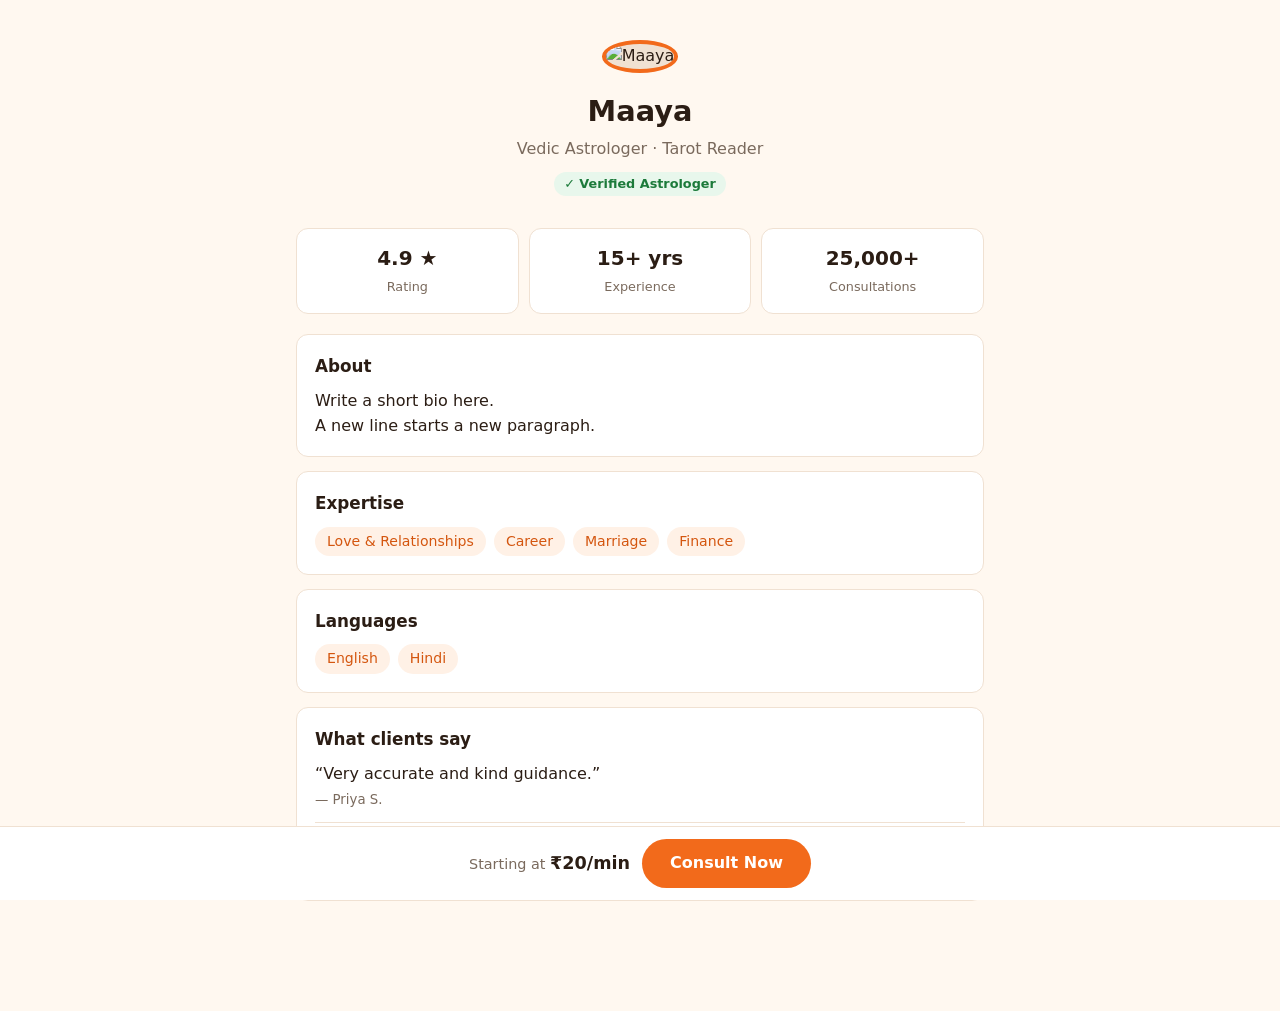
==== maaya/index.html @ 9ca8ad3a "Add astrologer landing pages Co-Authored-By: Claude Sonnet 5.5 <noreply@anthropic.com>" ====
<!doctype html>
<html lang="en">
<head>
<meta charset="utf-8">
<meta name="viewport" content="width=device-width,initial-scale=1">

<!-- ============ EDIT THIS BLOCK FOR EACH ASTROLOGER ============ -->
<title>Maaya – Vedic Astrologer | Consult Now</title>
<meta name="description" content="Consult Maaya, a Vedic astrologer with 15+ years of experience.">
<meta property="og:title" content="Maaya – Vedic Astrologer">
<meta property="og:description" content="Consult Maaya, a Vedic astrologer with 15+ years of experience.">
<meta property="og:image" content="https://example.com/photo.jpg">
<script>
window.ASTROLOGER = {
  name: "Maaya",
  title: "Vedic Astrologer · Tarot Reader",
  photo: "https://example.com/photo.jpg",   // full URL, or "photo.jpg" if uploaded in this same folder
  verified: true,
  rating: "4.9",
  experienceYears: 15,
  consultations: "25,000+",
  price: "₹20/min",
  about: "Write a short bio here.\nA new line starts a new paragraph.",
  expertise: ["Love & Relationships", "Career", "Marriage", "Finance"],
  languages: ["English", "Hindi"],
  reviews: [
    { name: "Priya S.", text: "Very accurate and kind guidance." },
    { name: "Rahul M.", text: "Helped me make a big career decision." }
  ],
  ctaText: "Consult Now",
  ctaLink: "https://astrotalk.com/"
};
</script>
<!-- ============ DO NOT EDIT BELOW THIS LINE ============ -->

<link rel="stylesheet" href="../assets/style.css">
</head>
<body>
<div id="app"></div>
<script src="../assets/page.js"></script>
</body>
</html>
---- assets/style.css ----
:root{--bg:#fff8f0;--card:#fff;--ink:#2b1d14;--muted:#7a6a5d;--brand:#f26a1b;--brand-d:#d4560f;--line:#f0e1d2}
*{box-sizing:border-box}
body{margin:0;font-family:system-ui,-apple-system,"Segoe UI",Roboto,sans-serif;background:var(--bg);color:var(--ink);line-height:1.55}
.wrap{max-width:720px;margin:0 auto;padding:0 16px 96px}
.hero{text-align:center;padding:40px 0 24px}
.avatar{width:132px;height:132px;border-radius:50%;object-fit:cover;border:4px solid var(--brand);background:var(--line)}
h1{margin:16px 0 4px;font-size:1.8rem}
.title{color:var(--muted);margin:0}
.verified{display:inline-block;margin-top:10px;padding:2px 10px;border-radius:99px;background:#e8f7ec;color:#1c7a3a;font-size:.8rem;font-weight:600}
.stats{display:grid;grid-template-columns:repeat(3,1fr);gap:10px;margin:8px 0 20px}
.stat{background:var(--card);border:1px solid var(--line);border-radius:12px;padding:14px 8px;text-align:center}
.stat b{display:block;font-size:1.25rem}
.stat span{font-size:.8rem;color:var(--muted)}
.card{background:var(--card);border:1px solid var(--line);border-radius:12px;padding:18px;margin-bottom:14px}
.card h2{margin:0 0 10px;font-size:1.05rem}
.card p{margin:0;white-space:pre-line}
.chips{display:flex;flex-wrap:wrap;gap:8px}
.chip{background:#fff1e6;color:var(--brand-d);border-radius:99px;padding:4px 12px;font-size:.88rem}
.review{border-top:1px solid var(--line);padding-top:10px;margin-top:10px}
.review:first-of-type{border:0;padding-top:0;margin-top:0}
.review small{color:var(--muted)}
.cta{position:fixed;left:0;right:0;bottom:0;background:var(--card);border-top:1px solid var(--line);padding:12px 16px;display:flex;gap:12px;align-items:center;justify-content:center}
.cta .price{font-size:.9rem;color:var(--muted)}
.cta .price b{color:var(--ink);font-size:1.1rem}
.btn{display:inline-block;background:var(--brand);color:#fff;text-decoration:none;font-weight:700;padding:12px 28px;border-radius:99px}
.btn:hover{background:var(--brand-d)}
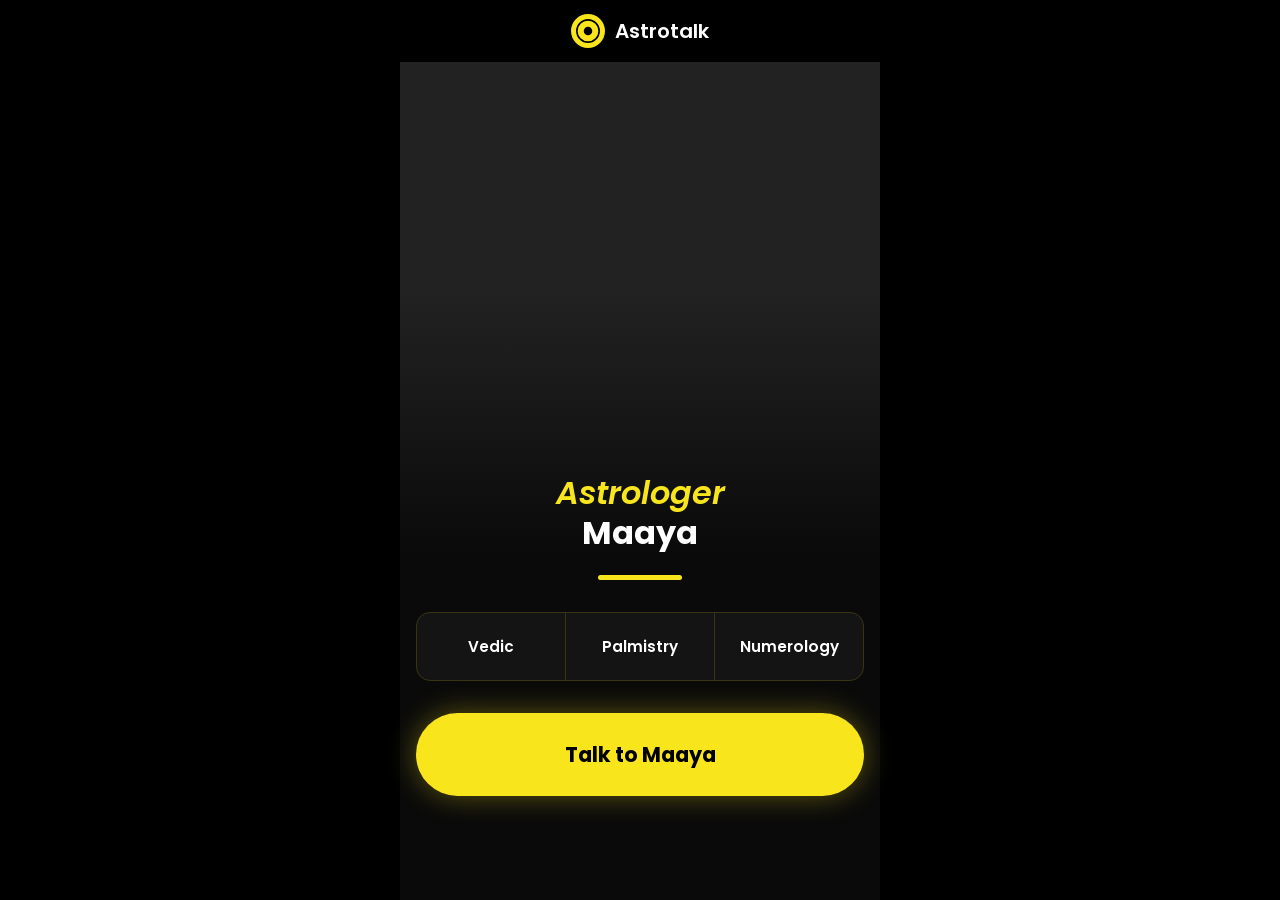
==== commit bc23ceff: "Redesign pages to match Astrotalk mobile landing layout Co-Authored-By: Claude Sonnet 5.5 <noreply@a" ====
--- a/maaya/index.html
+++ b/maaya/index.html
@@ -5,34 +5,23 @@
 <meta name="viewport" content="width=device-width,initial-scale=1">
 
 <!-- ============ EDIT THIS BLOCK FOR EACH ASTROLOGER ============ -->
-<title>Maaya – Vedic Astrologer | Consult Now</title>
-<meta name="description" content="Consult Maaya, a Vedic astrologer with 15+ years of experience.">
-<meta property="og:title" content="Maaya – Vedic Astrologer">
-<meta property="og:description" content="Consult Maaya, a Vedic astrologer with 15+ years of experience.">
+<title>Talk to Maaya – Astrologer | Astrotalk</title>
+<meta name="description" content="Talk to Astrologer Maaya on Astrotalk.">
+<meta property="og:title" content="Talk to Astrologer Maaya">
 <meta property="og:image" content="https://example.com/photo.jpg">
 <script>
 window.ASTROLOGER = {
   name: "Maaya",
-  title: "Vedic Astrologer · Tarot Reader",
-  photo: "https://example.com/photo.jpg",   // full URL, or "photo.jpg" if uploaded in this same folder
-  verified: true,
-  rating: "4.9",
-  experienceYears: 15,
-  consultations: "25,000+",
-  price: "₹20/min",
-  about: "Write a short bio here.\nA new line starts a new paragraph.",
-  expertise: ["Love & Relationships", "Career", "Marriage", "Finance"],
-  languages: ["English", "Hindi"],
-  reviews: [
-    { name: "Priya S.", text: "Very accurate and kind guidance." },
-    { name: "Rahul M.", text: "Helped me make a big career decision." }
-  ],
-  ctaText: "Consult Now",
+  photo: "https://example.com/photo.jpg",   // full URL, or "photo.jpg" if uploaded into this same folder
+  skills: ["Vedic", "Palmistry", "Numerology"],
   ctaLink: "https://astrotalk.com/"
+  // optional: role: "Astrologer", ctaText: "Talk to Maaya"
 };
 </script>
 <!-- ============ DO NOT EDIT BELOW THIS LINE ============ -->
 
+<link rel="preconnect" href="https://fonts.googleapis.com">
+<link href="https://fonts.googleapis.com/css2?family=Poppins:ital,wght@0,400;0,600;0,700;1,600&display=swap" rel="stylesheet">
 <link rel="stylesheet" href="../assets/style.css">
 </head>
 <body>
--- a/assets/style.css
+++ b/assets/style.css
@@ -1,26 +1,17 @@
-:root{--bg:#fff8f0;--card:#fff;--ink:#2b1d14;--muted:#7a6a5d;--brand:#f26a1b;--brand-d:#d4560f;--line:#f0e1d2}
+:root{--yellow:#f8e51c;--bg:#000;--card:#141414;--line:#3a3414}
 *{box-sizing:border-box}
-body{margin:0;font-family:system-ui,-apple-system,"Segoe UI",Roboto,sans-serif;background:var(--bg);color:var(--ink);line-height:1.55}
-.wrap{max-width:720px;margin:0 auto;padding:0 16px 96px}
-.hero{text-align:center;padding:40px 0 24px}
-.avatar{width:132px;height:132px;border-radius:50%;object-fit:cover;border:4px solid var(--brand);background:var(--line)}
-h1{margin:16px 0 4px;font-size:1.8rem}
-.title{color:var(--muted);margin:0}
-.verified{display:inline-block;margin-top:10px;padding:2px 10px;border-radius:99px;background:#e8f7ec;color:#1c7a3a;font-size:.8rem;font-weight:600}
-.stats{display:grid;grid-template-columns:repeat(3,1fr);gap:10px;margin:8px 0 20px}
-.stat{background:var(--card);border:1px solid var(--line);border-radius:12px;padding:14px 8px;text-align:center}
-.stat b{display:block;font-size:1.25rem}
-.stat span{font-size:.8rem;color:var(--muted)}
-.card{background:var(--card);border:1px solid var(--line);border-radius:12px;padding:18px;margin-bottom:14px}
-.card h2{margin:0 0 10px;font-size:1.05rem}
-.card p{margin:0;white-space:pre-line}
-.chips{display:flex;flex-wrap:wrap;gap:8px}
-.chip{background:#fff1e6;color:var(--brand-d);border-radius:99px;padding:4px 12px;font-size:.88rem}
-.review{border-top:1px solid var(--line);padding-top:10px;margin-top:10px}
-.review:first-of-type{border:0;padding-top:0;margin-top:0}
-.review small{color:var(--muted)}
-.cta{position:fixed;left:0;right:0;bottom:0;background:var(--card);border-top:1px solid var(--line);padding:12px 16px;display:flex;gap:12px;align-items:center;justify-content:center}
-.cta .price{font-size:.9rem;color:var(--muted)}
-.cta .price b{color:var(--ink);font-size:1.1rem}
-.btn{display:inline-block;background:var(--brand);color:#fff;text-decoration:none;font-weight:700;padding:12px 28px;border-radius:99px}
-.btn:hover{background:var(--brand-d)}
+html,body{margin:0;background:var(--bg);color:#fff;font-family:"Poppins",system-ui,sans-serif}
+.page{max-width:480px;margin:0 auto;min-height:100vh;display:flex;flex-direction:column;background:#0a0a0a}
+.top{background:#000;display:flex;align-items:center;justify-content:center;gap:10px;padding:14px 0}
+.top img{height:34px;width:34px}
+.top span{font-size:1.25rem;font-weight:600}
+.hero{position:relative;aspect-ratio:1/1.05;background:#222 center top/cover no-repeat}
+.hero::after{content:"";position:absolute;inset:0;background:linear-gradient(to bottom,rgba(10,10,10,0) 45%,#0a0a0a 98%)}
+.name{position:relative;z-index:1;text-align:center;margin-top:-92px;padding:0 16px}
+.name .role{display:block;color:var(--yellow);font-style:italic;font-weight:600;font-size:2rem;line-height:1.2}
+.name h1{margin:2px 0 0;font-size:2rem;font-weight:700;line-height:1.2}
+.bar{width:84px;height:5px;border-radius:3px;background:var(--yellow);margin:22px auto 0}
+.skills{display:flex;margin:32px 16px 0;border:1px solid var(--line);border-radius:14px;background:var(--card);overflow:hidden}
+.skills div{flex:1;text-align:center;padding:22px 6px;font-weight:600;font-size:.95rem;border-left:1px solid var(--line)}
+.skills div:first-child{border-left:0}
+.cta{display:block;margin:32px 16px 40px;padding:26px 12px;text-align:center;background:var(--yellow);color:#000;text-decoration:none;font-weight:700;font-size:1.3rem;border-radius:99px;box-shadow:0 0 28px rgba(248,229,28,.35)}
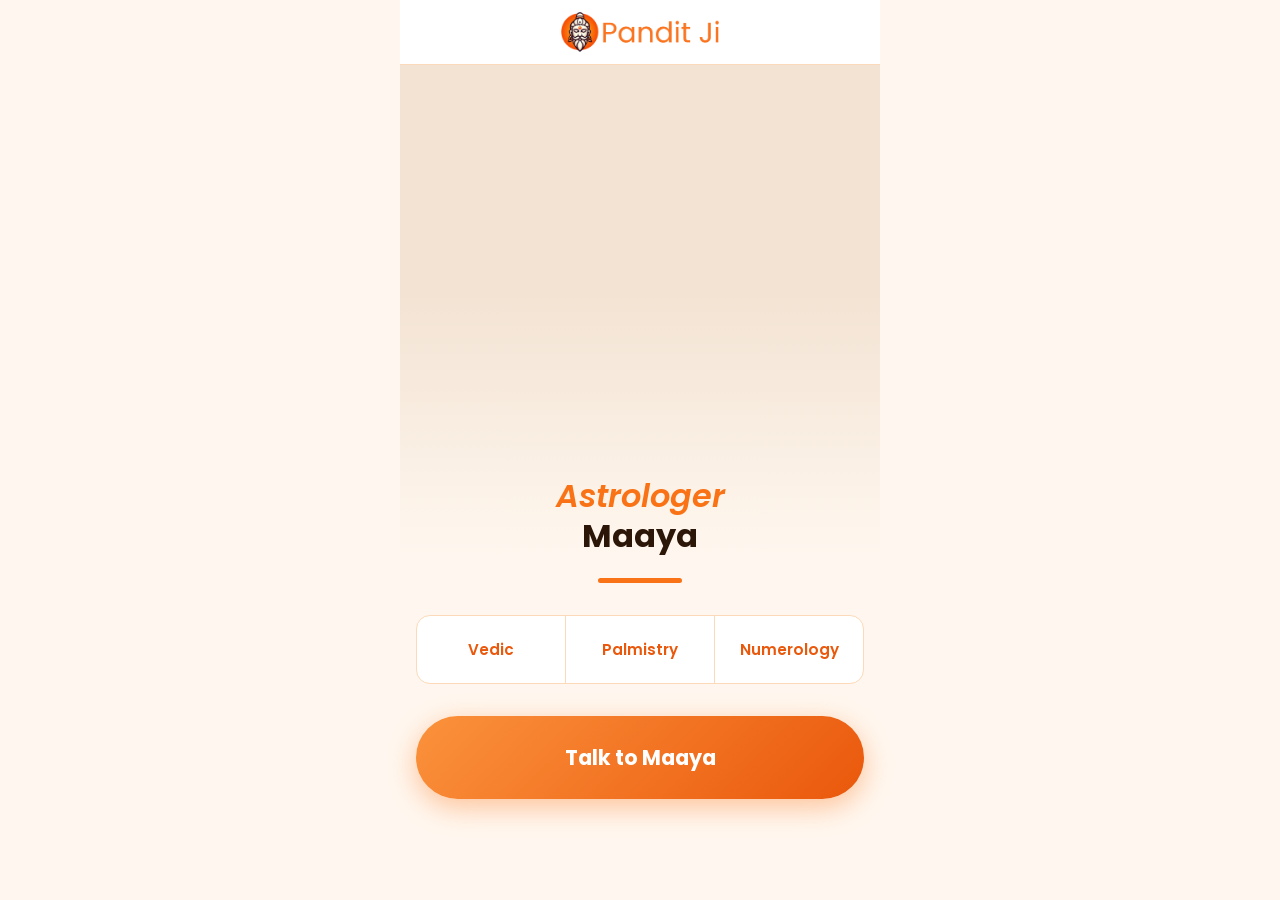
==== commit 3a369d8d: "Use Pandit Ji logo and orange theme Co-Authored-By: Claude Sonnet 5.5 <noreply@anthropic.com>" ====
--- a/maaya/index.html
+++ b/maaya/index.html
@@ -5,8 +5,8 @@
 <meta name="viewport" content="width=device-width,initial-scale=1">
 
 <!-- ============ EDIT THIS BLOCK FOR EACH ASTROLOGER ============ -->
-<title>Talk to Maaya – Astrologer | Astrotalk</title>
-<meta name="description" content="Talk to Astrologer Maaya on Astrotalk.">
+<title>Talk to Maaya – Astrologer</title>
+<meta name="description" content="Talk to Astrologer Maaya.">
 <meta property="og:title" content="Talk to Astrologer Maaya">
 <meta property="og:image" content="https://example.com/photo.jpg">
 <script>
--- a/assets/style.css
+++ b/assets/style.css
@@ -1,17 +1,16 @@
-:root{--yellow:#f8e51c;--bg:#000;--card:#141414;--line:#3a3414}
+:root{--orange:#f97316;--orange-d:#ea580c;--bg:#fff7ef;--ink:#2b1608;--card:#fff;--line:#fcd9b8}
 *{box-sizing:border-box}
-html,body{margin:0;background:var(--bg);color:#fff;font-family:"Poppins",system-ui,sans-serif}
-.page{max-width:480px;margin:0 auto;min-height:100vh;display:flex;flex-direction:column;background:#0a0a0a}
-.top{background:#000;display:flex;align-items:center;justify-content:center;gap:10px;padding:14px 0}
-.top img{height:34px;width:34px}
-.top span{font-size:1.25rem;font-weight:600}
-.hero{position:relative;aspect-ratio:1/1.05;background:#222 center top/cover no-repeat}
-.hero::after{content:"";position:absolute;inset:0;background:linear-gradient(to bottom,rgba(10,10,10,0) 45%,#0a0a0a 98%)}
+html,body{margin:0;background:var(--bg);color:var(--ink);font-family:"Poppins",system-ui,sans-serif}
+.page{max-width:480px;margin:0 auto;min-height:100vh;display:flex;flex-direction:column;background:var(--bg)}
+.top{background:#fff;display:flex;align-items:center;justify-content:center;padding:4px 0;border-bottom:1px solid var(--line)}
+.top img{height:56px;width:auto;display:block}
+.hero{position:relative;aspect-ratio:1/1.05;background:#f3e3d3 center top/cover no-repeat}
+.hero::after{content:"";position:absolute;inset:0;background:linear-gradient(to bottom,rgba(255,247,239,0) 45%,var(--bg) 98%)}
 .name{position:relative;z-index:1;text-align:center;margin-top:-92px;padding:0 16px}
-.name .role{display:block;color:var(--yellow);font-style:italic;font-weight:600;font-size:2rem;line-height:1.2}
+.name .role{display:block;color:var(--orange);font-style:italic;font-weight:600;font-size:2rem;line-height:1.2}
 .name h1{margin:2px 0 0;font-size:2rem;font-weight:700;line-height:1.2}
-.bar{width:84px;height:5px;border-radius:3px;background:var(--yellow);margin:22px auto 0}
+.bar{width:84px;height:5px;border-radius:3px;background:var(--orange);margin:22px auto 0}
 .skills{display:flex;margin:32px 16px 0;border:1px solid var(--line);border-radius:14px;background:var(--card);overflow:hidden}
-.skills div{flex:1;text-align:center;padding:22px 6px;font-weight:600;font-size:.95rem;border-left:1px solid var(--line)}
+.skills div{flex:1;text-align:center;padding:22px 6px;font-weight:600;font-size:.95rem;color:var(--orange-d);border-left:1px solid var(--line)}
 .skills div:first-child{border-left:0}
-.cta{display:block;margin:32px 16px 40px;padding:26px 12px;text-align:center;background:var(--yellow);color:#000;text-decoration:none;font-weight:700;font-size:1.3rem;border-radius:99px;box-shadow:0 0 28px rgba(248,229,28,.35)}
+.cta{display:block;margin:32px 16px 40px;padding:26px 12px;text-align:center;background:linear-gradient(135deg,#fb923c,var(--orange-d));color:#fff;text-decoration:none;font-weight:700;font-size:1.3rem;border-radius:99px;box-shadow:0 8px 28px rgba(249,115,22,.4)}
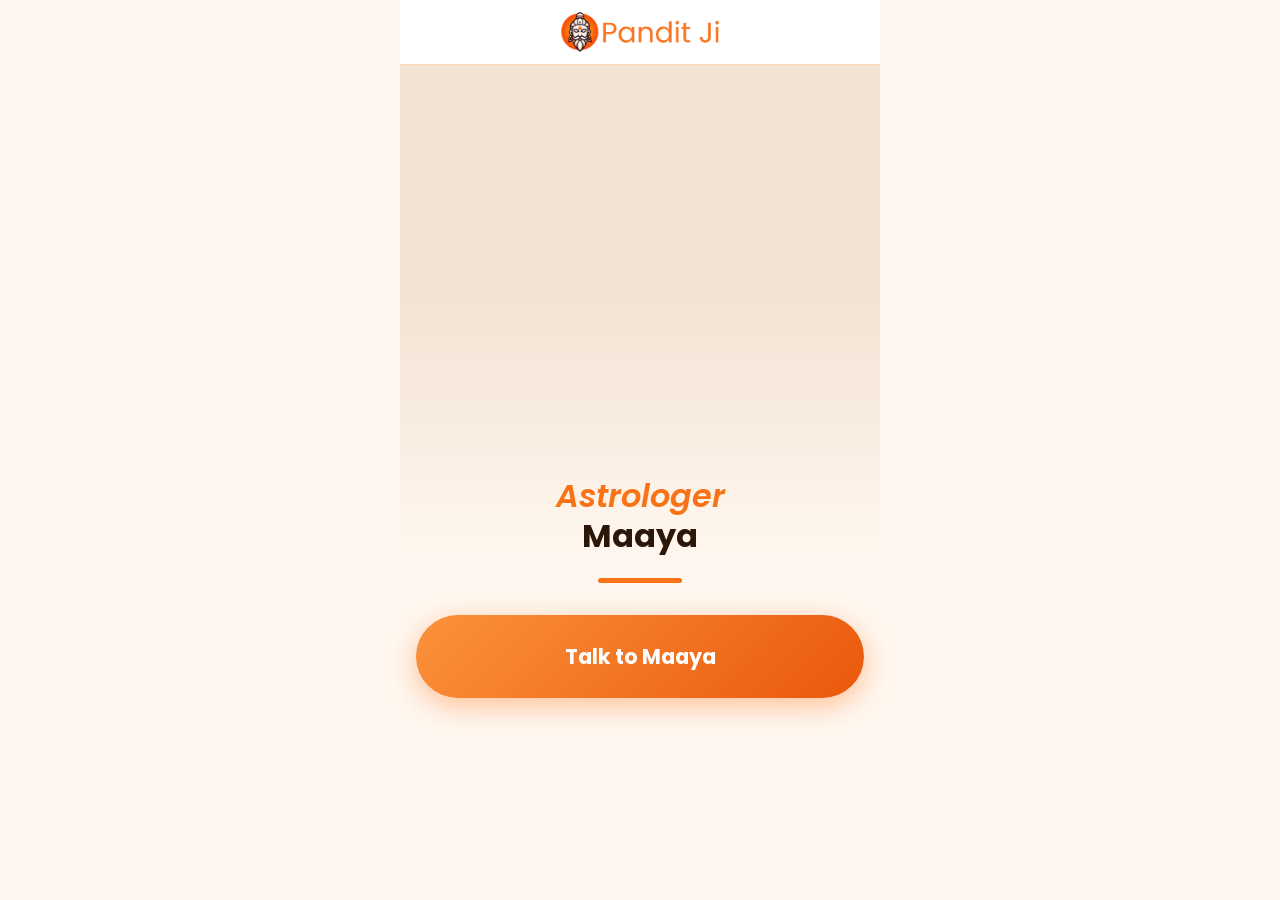
==== commit 6843b4ef: "Remove skills section Co-Authored-By: Claude Sonnet 5.5 <noreply@anthropic.com>" ====
--- a/maaya/index.html
+++ b/maaya/index.html
@@ -13,7 +13,6 @@
 window.ASTROLOGER = {
   name: "Maaya",
   photo: "https://example.com/photo.jpg",   // full URL, or "photo.jpg" if uploaded into this same folder
-  skills: ["Vedic", "Palmistry", "Numerology"],
   ctaLink: "https://astrotalk.com/"
   // optional: role: "Astrologer", ctaText: "Talk to Maaya"
 };
--- a/assets/style.css
+++ b/assets/style.css
@@ -10,7 +10,4 @@
 .name .role{display:block;color:var(--orange);font-style:italic;font-weight:600;font-size:2rem;line-height:1.2}
 .name h1{margin:2px 0 0;font-size:2rem;font-weight:700;line-height:1.2}
 .bar{width:84px;height:5px;border-radius:3px;background:var(--orange);margin:22px auto 0}
-.skills{display:flex;margin:32px 16px 0;border:1px solid var(--line);border-radius:14px;background:var(--card);overflow:hidden}
-.skills div{flex:1;text-align:center;padding:22px 6px;font-weight:600;font-size:.95rem;color:var(--orange-d);border-left:1px solid var(--line)}
-.skills div:first-child{border-left:0}
 .cta{display:block;margin:32px 16px 40px;padding:26px 12px;text-align:center;background:linear-gradient(135deg,#fb923c,var(--orange-d));color:#fff;text-decoration:none;font-weight:700;font-size:1.3rem;border-radius:99px;box-shadow:0 8px 28px rgba(249,115,22,.4)}
